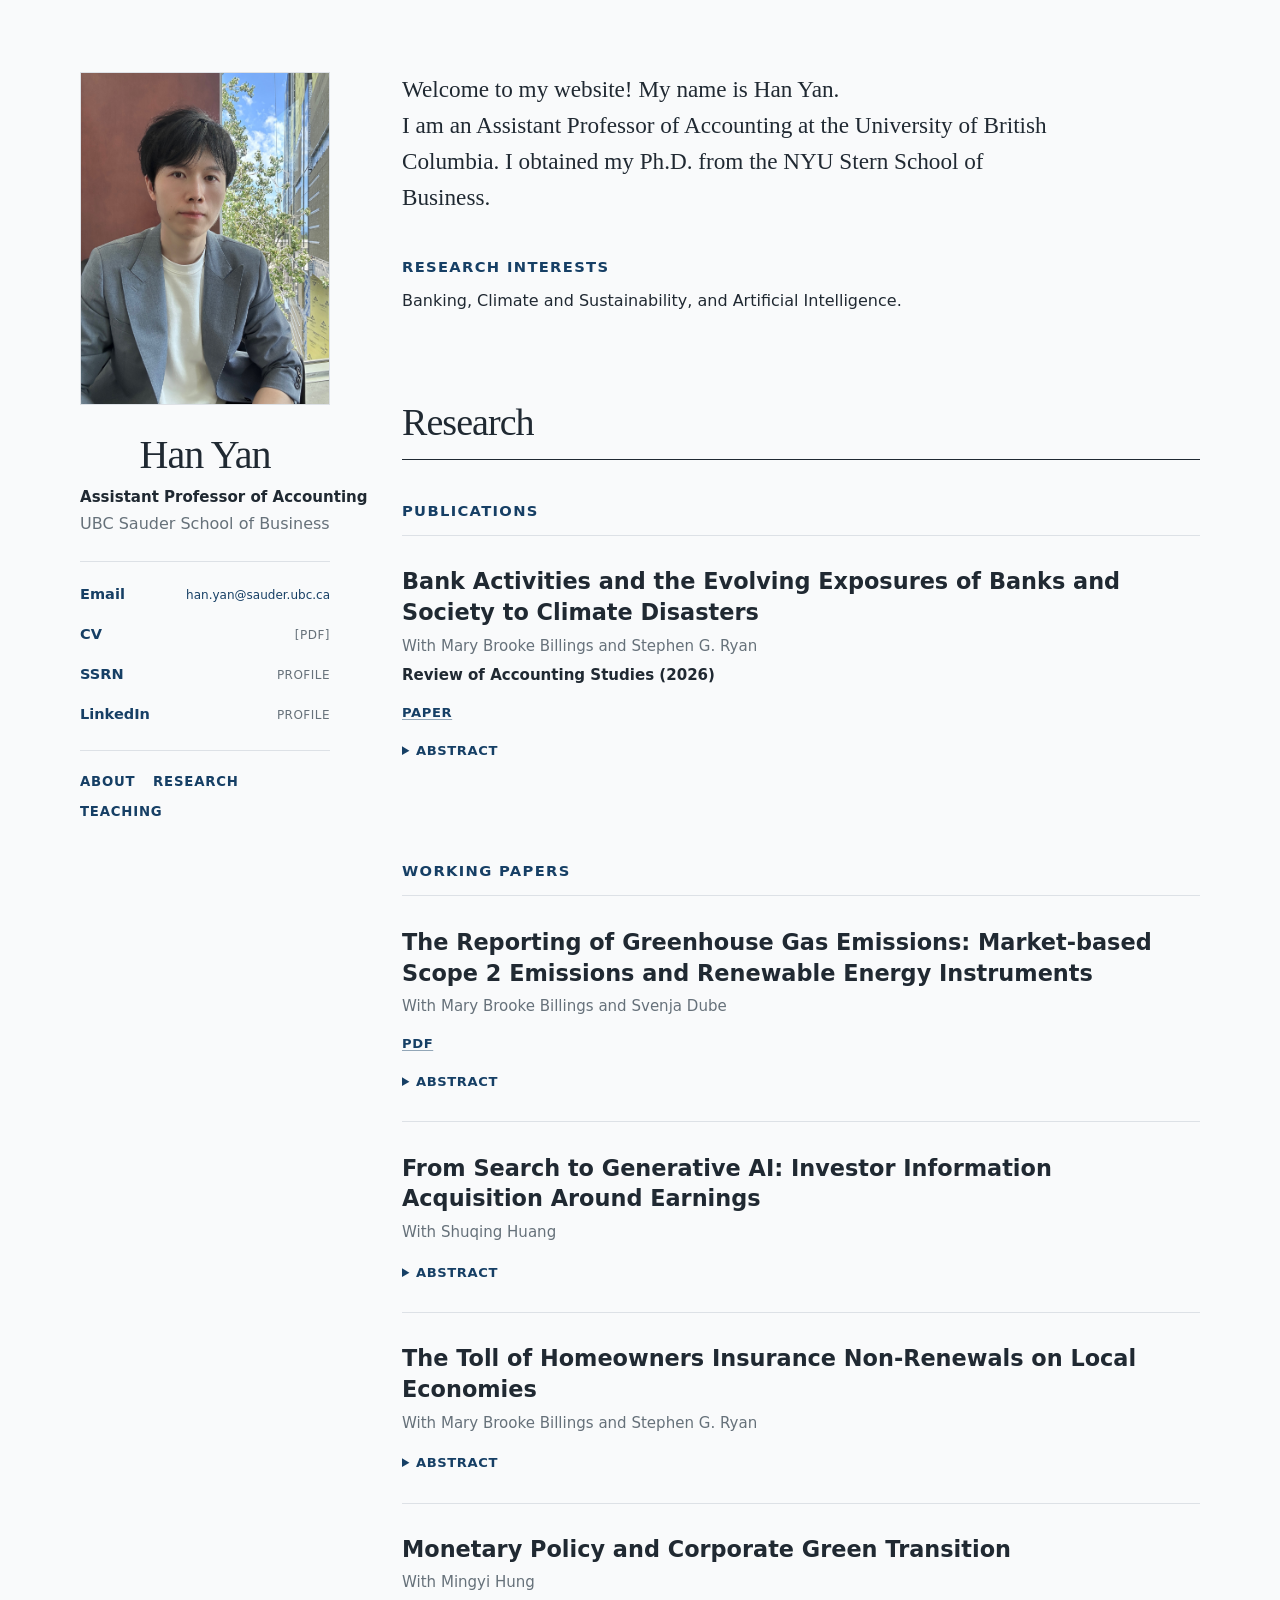
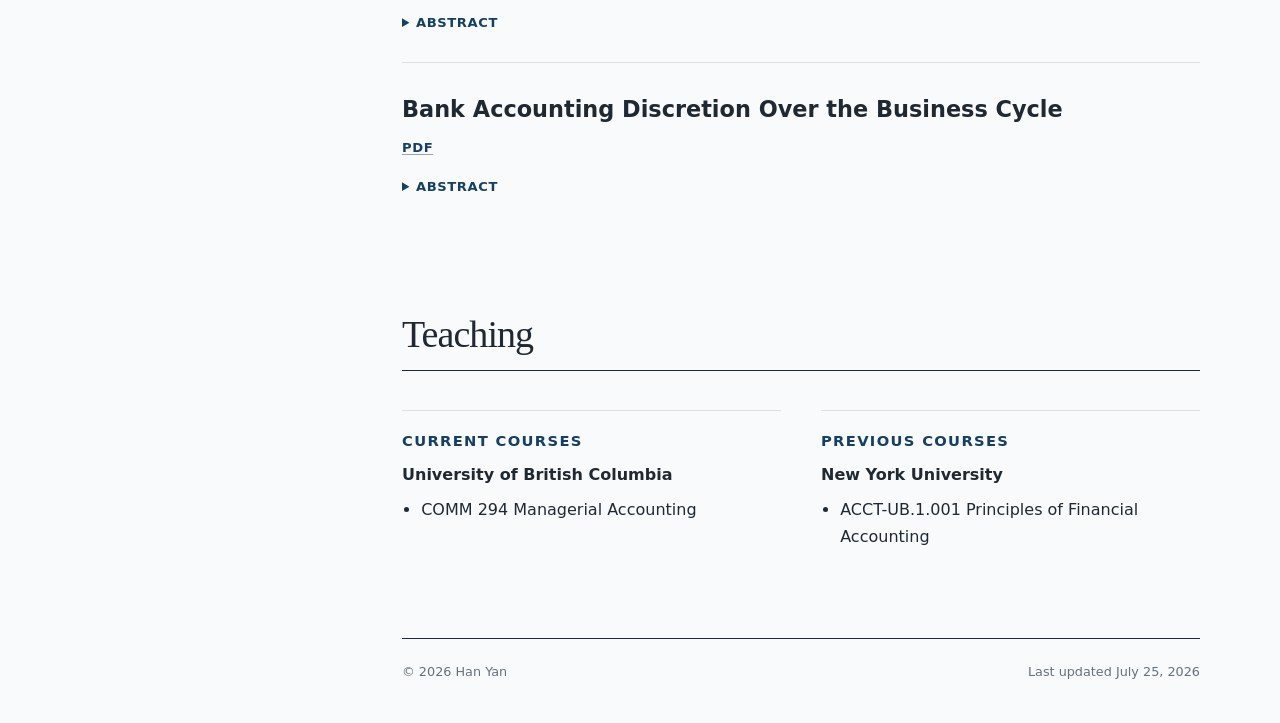
==== index.html @ 96708db9 "Temporarily remove PDF links for insurance and green transition working papers" ====
<!doctype html>
<html lang="en">
  <head>
    <meta charset="utf-8">
    <meta name="description" content="Academic website for Han Yan, Assistant Professor of Accounting at the UBC Sauder School of Business.">
    <meta name="theme-color" content="#ffffff">
    <title>Han Yan | UBC Sauder School of Business</title>
    <!-- EASY MAINTENANCE: Change fonts, colors, widths, and spacing in site-settings.css. -->
    <link rel="stylesheet" href="site-settings.css?v=20260725-8">
    <link rel="stylesheet" href="style.css?v=20260725-8">
  </head>
  <body>
    <a class="skip-link" href="#main-content">Skip to main content</a>

    <div class="site-shell">
      <aside class="profile" aria-labelledby="profile-name">
        <div class="profile-inner">
          <img
            class="profile-photo"
            src="assets/profile.jpg"
            alt="Han Yan"
            width="480"
            height="640"
          >

          <header class="profile-heading">
            <h1 id="profile-name">Han Yan</h1>
            <p class="profile-title">Assistant Professor of Accounting</p>
            <p class="profile-affiliation">UBC Sauder School of Business</p>
          </header>

          <!-- UPDATE: PROFILE LINKS — Replace the URLs below when your profiles change. -->
          <div class="profile-links" aria-label="Profile links">
            <a class="profile-link" href="mailto:han.yan@sauder.ubc.ca">
              <span>Email</span>
              <span class="contact-address">han.yan@sauder.ubc.ca</span>
            </a>
            <a
              class="profile-link"
              href="assets/Han_Yan_CV_Editable.pdf"
              target="_blank"
              rel="noopener noreferrer"
            >
              <span>CV</span>
              <span aria-hidden="true">[PDF]</span>
            </a>
            <a
              class="profile-link"
              href="https://papers.ssrn.com/sol3/cf_dev/AbsByAuth.cfm?per_id=5510582"
              target="_blank"
              rel="noopener noreferrer"
            >
              <span>SSRN</span>
              <span aria-hidden="true">Profile</span>
            </a>
            <a
              class="profile-link"
              href="https://www.linkedin.com/in/yan-han-266a1a36/"
              target="_blank"
              rel="noopener noreferrer"
            >
              <span>LinkedIn</span>
              <span aria-hidden="true">Profile</span>
            </a>
          </div>

          <nav class="section-nav" aria-label="Page sections">
            <a href="#about">About</a>
            <a href="#research">Research</a>
            <a href="#teaching">Teaching</a>
          </nav>
        </div>
      </aside>

      <main id="main-content" tabindex="-1">
        <section id="about" class="content-section intro-section" aria-label="About Han Yan">
          <!-- UPDATE: BIOGRAPHY — Replace this short factual introduction with the approved biography. -->
          <p class="lead">
            Welcome to my website! My name is Han Yan.<br>
            I am an Assistant Professor of Accounting at the University of British
            Columbia. I obtained my Ph.D. from the NYU Stern School of Business.
          </p>

          <div class="interest-block">
            <h3>Research interests</h3>
            <p class="interest-copy">Banking, Climate and Sustainability, and Artificial Intelligence.</p>
          </div>
        </section>

        <section id="research" class="content-section" aria-labelledby="research-heading">
          <div class="section-heading">
            <h2 id="research-heading">Research</h2>
          </div>

          <section class="research-group" aria-labelledby="publications-heading">
            <div class="subsection-heading">
              <h3 id="publications-heading">Publications</h3>
            </div>

            <!-- UPDATE: RESEARCH PAPERS — Replace this message with one .paper entry per publication. -->
            <!-- UPDATE: PUBLICATION STATUS — Enter the journal, year, and current publication status in .paper-status. -->
            <!--
              PAPER TEMPLATE (copy into .paper-list):
              <article class="paper">
                <h4 class="paper-title">Paper title</h4>
                <p class="paper-authors">With coauthor names</p>
                <p class="paper-status">Journal or current status</p>
                <div class="paper-links" aria-label="Resources for Paper title">
                  <a href="URL">Paper</a>
                  <a href="URL">Data</a>
                  <a href="URL">Code</a>
                  <a href="URL">Slides</a>
                </div>
                <details>
                  <summary>Abstract</summary>
                  <p>Approved abstract text.</p>
                </details>
              </article>
            -->
            <div class="paper-list">
              <article class="paper">
                <h4 class="paper-title">Bank Activities and the Evolving Exposures of Banks and Society to Climate Disasters</h4>
                <p class="paper-authors">With Mary Brooke Billings and Stephen G. Ryan</p>
                <p class="paper-status">Review of Accounting Studies (2026)</p>
                <div
                  class="paper-links"
                  aria-label="Resources for Bank Activities and the Evolving Exposures of Banks and Society to Climate Disasters"
                >
                  <a
                    href="https://link.springer.com/article/10.1007/s11142-026-09968-x"
                    target="_blank"
                    rel="noopener noreferrer"
                  >Paper</a>
                </div>
                <details>
                  <summary>Abstract</summary>
                  <p>
                    Research finds that climate disasters have had minimal effects on banks&rsquo; performance to date, and it has devoted limited attention to how banks shape societal exposure to the disasters. This study addresses this puzzle and gap. Examining the share price reactions of banks affected by billion-dollar disasters from 1994&ndash;2024, we find that on average these banks lost market value around the disasters exceeding 10 percent of the estimated damages, with this percentage more than doubling during the sample period. We next show that banks&rsquo; county-level mortgage lending is positively associated with property exposures to disasters and FEMA appropriations when disasters occur. Finally, we show that banks open new branches in counties that experience growth in socially advantaged population, especially counties with high climate risks. Given accelerating climate change, property-casualty insurers backing away from climate-risky counties, and FEMA&rsquo;s uncertain status, our evidence highlights growing climate-related costs for banks and society.
                  </p>
                </details>
              </article>
            </div>
          </section>

          <section class="research-group" aria-labelledby="working-papers-heading">
            <div class="subsection-heading">
              <h3 id="working-papers-heading">Working Papers</h3>
            </div>

            <!-- UPDATE: RESEARCH PAPERS — Use the paper template above for each working paper. Omit .paper-status; working papers don't show a status line. Use a single "PDF" link: point it to the SSRN URL if one exists, otherwise to the local assets/ PDF. -->
            <div class="paper-list">
              <article class="paper">
                <h4 class="paper-title">The Reporting of Greenhouse Gas Emissions: Market-based Scope 2 Emissions and Renewable Energy Instruments</h4>
                <p class="paper-authors">With Mary Brooke Billings and Svenja Dube</p>
                <div
                  class="paper-links"
                  aria-label="Resources for The Reporting of Greenhouse Gas Emissions: Market-based Scope 2 Emissions and Renewable Energy Instruments"
                >
                  <a
                    href="https://papers.ssrn.com/sol3/papers.cfm?abstract_id=6888718"
                    target="_blank"
                    rel="noopener noreferrer"
                  >PDF</a>
                </div>
                <details>
                  <summary>Abstract</summary>
                  <p>
                    We examine whether the current protocol for reporting Scope 2 greenhouse gas emissions motivates firms to direct their decarbonization efforts toward the use of market-based instruments to &ldquo;buy-down&rdquo; their environmental impact as opposed to engaging in real mitigation activities that offer greater credibility and impact in the context of global efforts to decarbonize. To do so, we conduct a difference-in-differences analysis surrounding the release of Scope 2 guidance by the Greenhouse Gas Protocol in 2015, which introduced the dual reporting of both a location-based and a market-based method for calculating emissions. Our findings suggest that the introduction of the market-based approach (which allows the purchase of renewable energy instruments to reduce reported emissions) prompted firms to change the nature of their mitigation efforts. In particular, our evidence indicates that market-based reporting motivated firms to choose cost-efficient means to achieve emissions targets at the expense of changes in real behavior that create additionality&mdash;i.e., the creation of policies or other interventions that result in emissions reductions over and above what would have occurred independently. We further show that this shift is stronger among firms with active (and more ambitious) Scope 2 emissions targets, consistent with targets increasing the demand for reported reductions when near-term physical abatement is costly. Overall, our evidence highlights how emissions reporting protocols can shape firms&rsquo; efforts to achieve emission-reduction goals, with direct implications for ongoing Scope 2 standard-setting debates as well as the mapping of firms&rsquo; contractual claims to their real-world emissions impact.
                  </p>
                </details>
              </article>
              <article class="paper">
                <h4 class="paper-title">From Search to Generative AI: Investor Information Acquisition Around Earnings</h4>
                <p class="paper-authors">With Shuqing Huang</p>
                <details>
                  <summary>Abstract</summary>
                  <p>
                    Generative AI (GenAI) platforms are increasingly used to interpret public financial disclosures, potentially reshaping investor information acquisition. Using daily web-traffic data for leading GenAI platforms and major search engines, we document a pronounced reallocation of investor attention toward GenAI on earnings-announcement days, while traditional search traffic shows no comparable response. This shift is stronger when announcing firms are more complex, earnings surprises are larger, and retail participation is higher. GenAI platforms also generate disproportionately more referral traffic to free financial websites during earnings periods, consistent with investors using GenAI as a gateway for financial information. At the firm level, greater GenAI activity during earnings periods is associated with lower illiquidity and narrower bid-ask spreads, concentrated among high-retail-attention firms. These effects are specific to earnings announcements and attenuate after Google integrates synthesis into its search interface. Overall, the evidence suggests GenAI is broadening access to interpreted financial information around earnings disclosures.
                  </p>
                </details>
              </article>
              <article class="paper">
                <h4 class="paper-title">The Toll of Homeowners Insurance Non-Renewals on Local Economies</h4>
                <p class="paper-authors">With Mary Brooke Billings and Stephen G. Ryan</p>
                <details>
                  <summary>Abstract</summary>
                  <p>
                    Research shows that homeowners insurance premium increases (home foreclosures) adversely affect household finances (local economic variables). Motivated by the increasing difficulty of obtaining homeowners insurance in climate-risky areas, we examine effects of insurer-initiated non-renewals of homeowners insurance policies using county-year non-renewals during 2018&ndash;2023 from the U.S. Senate Budget Committee. We expect non-renewals have more economically and socially adverse effects than premium increases because non-renewals suggest insurers cannot adequately evaluate, manage, or price risks, and because mortgage contracts require hazard insurance on the mortgaged property. We first show that non-renewals are positively associated with three-year average climate-disaster damages in that county and in other counties in the state, with these associations concentrated in states served by financially weaker insurers, that require pre-approval of insurance rates, and that experience more uncertain climate-disaster losses, as well as in counties with more socially vulnerable populations. We then estimate the effects of non-renewals on foreclosures and local economic variables using a shift-share-style instrument for non-renewals and find that instrumented non-renewals are significantly positively associated with foreclosure rates, with this association concentrated in states with fewer insurers, no insurer of last resort, and non-judicial foreclosure, as well as in counties with more socially vulnerable populations. We further find that instrumented non-renewals are associated with reduced housing values (especially for low-value properties), retail sales, and homeownership rates, with most of these effects being larger in high-foreclosure counties. Our findings suggest preserving housing insurability given climate change is a central challenge for policymakers.
                  </p>
                </details>
              </article>
              <article class="paper">
                <h4 class="paper-title">Monetary Policy and Corporate Green Transition</h4>
                <p class="paper-authors">With Mingyi Hung</p>
                <details>
                  <summary>Abstract</summary>
                  <p>
                    This study investigates the impact of monetary policy on firms&rsquo; green transition, as reflected in their carbon emissions and the elasticity of emissions to sales. We find that firms&rsquo; carbon emissions increase following monetary policy tightening, suggesting that the reduction in green investment outweighs the decline in production. Moreover, consistent with the view that green investments are more interest rate-sensitive than brown investments, we also find that the elasticity of emissions to sales rises after monetary tightening. Corroborating these results, we show that firms reduce decarbonization projects, especially those with longer payback periods, resulting in a lower ratio of decarbonization investment to total investment. Cross-sectional analysis reveals that management control and stakeholder pressure, rather than financial constraints, largely explain the variations in the transmission of monetary policy. Overall, we contribute to the literature by documenting the disaggregate effect of monetary policy on corporate emissions and highlighting the heterogeneous responses across firms.
                  </p>
                </details>
              </article>
              <article class="paper">
                <h4 class="paper-title">Bank Accounting Discretion Over the Business Cycle</h4>
                <div
                  class="paper-links"
                  aria-label="Resources for Bank Accounting Discretion Over the Business Cycle"
                >
                  <a
                    href="https://papers.ssrn.com/sol3/papers.cfm?abstract_id=5011041"
                    target="_blank"
                    rel="noopener noreferrer"
                  >PDF</a>
                </div>
                <details>
                  <summary>Abstract</summary>
                  <p>
                    This paper documents cross-sectional variation in how banks exercise accounting discretion over the business cycle, and it examines the effects of this behavior on banks&rsquo; financial intermediation activities and financial stability. I show that while banks with substantial core deposit bases manage loan loss provisions to smooth earnings over the business cycle, consistent with prior literature, banks with limited core deposits exhibit the opposite behavior. Specifically, they understate provisions during economic upturns and thus overstate them during downturns. This pattern is driven by risk-taking incentives: banks with fewer core deposits reduce provisions in good times to attract wholesale funding, thereby increasing their lending capacity. Additionally, I find that this loan growth enhances these banks&rsquo; ability to delay provisions, which in turn facilitates more wholesale funding and lending. This feedback mechanism interacts with the risk-taking channel, functioning as an &ldquo;accounting accelerator.&rdquo; However, because wholesale funding is information sensitive and loan loss provisions cannot be delayed through bad times, the accounting-driven credit expansion in good times also exacerbates the severity of economic downturns, amplifying business cycle fluctuations and threatening financial stability.
                  </p>
                </details>
              </article>
            </div>
          </section>
        </section>

        <section id="teaching" class="content-section" aria-labelledby="teaching-heading">
          <div class="section-heading">
            <h2 id="teaching-heading">Teaching</h2>
          </div>

          <!-- UPDATE: TEACHING — Replace the messages below with approved current and previous course lists. -->
          <div class="teaching-grid">
            <section aria-labelledby="current-courses-heading">
              <h3 id="current-courses-heading">Current courses</h3>
              <div class="teaching-entry">
                <p class="teaching-institution">University of British Columbia</p>
                <ul class="course-list">
                  <li>COMM 294 Managerial Accounting</li>
                </ul>
              </div>
            </section>
            <section aria-labelledby="previous-courses-heading">
              <h3 id="previous-courses-heading">Previous courses</h3>
              <div class="teaching-entry">
                <p class="teaching-institution">New York University</p>
                <ul class="course-list">
                  <li>ACCT-UB.1.001 Principles of Financial Accounting</li>
                </ul>
              </div>
            </section>
          </div>
        </section>

        <footer class="site-footer">
          <p>&copy; 2026 Han Yan</p>
          <!-- UPDATE: LAST-UPDATED DATE — Change both the visible date and the datetime value. -->
          <p>Last updated <time datetime="2026-07-25">July 25, 2026</time></p>
        </footer>
      </main>
    </div>
  </body>
</html>
---- site-settings.css ----
/*
  EASY-EDIT SETTINGS
  Change values in this file to adjust the desktop website.
  The structural rules stay in style.css and normally do not need editing.
*/

:root {
  /* Colors */
  --background: #f9fafb;
  --surface: #f9fafb;
  --text: #202932;
  --muted: #66717a;
  --accent: #163f65;
  --accent-soft: #dbe5ed;
  --rule: #dde1e6;

  /* Fonts */
  --sans-font: Inter, ui-sans-serif, system-ui, -apple-system, BlinkMacSystemFont,
    "Segoe UI", sans-serif;
  --serif-font: Georgia, "Times New Roman", serif;
  --body-font-size: 16px;
  --body-line-height: 1.7;
  --profile-name-size: 2.5rem;
  --profile-name-alignment: center;
  --profile-title-size: 0.94rem;
  --section-heading-size: 2.375rem;
  --lead-text-size: 1.45rem;
  --paper-title-size: 1.4rem;
  --label-heading-size: 0.92rem;

  /* Desktop layout */
  --minimum-page-width: 980px;
  --page-width: 1120px;
  --profile-column-width: 250px;
  --column-gap: 4.5rem;
  --page-padding-top: 4.5rem;
  --page-padding-bottom: 2.5rem;
  --section-spacing: 5.5rem;
  --sticky-profile-top: 2.5rem;

  /* Profile photograph */
  --photo-ratio: 3 / 4;
  --photo-position: center;
}
---- style.css ----
*,
*::before,
*::after {
  box-sizing: border-box;
}

html {
  background-color: var(--background);
  color-scheme: light;
  scroll-behavior: auto;
  scroll-padding-top: 2rem;
}

body {
  min-width: var(--minimum-page-width);
  margin: 0;
  background-color: var(--background);
  color: var(--text);
  font-family: var(--sans-font);
  font-size: var(--body-font-size);
  line-height: var(--body-line-height);
  overflow-wrap: break-word;
}

a {
  color: var(--accent);
  text-decoration-color: color-mix(in srgb, var(--accent) 45%, transparent);
  text-decoration-thickness: 0.08em;
  text-underline-offset: 0.18em;
}

a:hover {
  text-decoration-color: currentColor;
}

a:focus-visible,
summary:focus-visible {
  border-radius: 0.15rem;
  outline: 3px solid var(--accent-soft);
  outline-offset: 3px;
}

.skip-link {
  position: fixed;
  top: 0.75rem;
  left: 0.75rem;
  z-index: 20;
  padding: 0.6rem 0.85rem;
  background: var(--surface);
  border: 1px solid var(--accent);
  transform: translateY(-200%);
}

.skip-link:focus {
  transform: translateY(0);
}

.site-shell {
  display: grid;
  grid-template-columns: var(--profile-column-width) minmax(0, 1fr);
  gap: var(--column-gap);
  width: min(calc(100% - 3rem), var(--page-width));
  margin: 0 auto;
  padding: var(--page-padding-top) 0 var(--page-padding-bottom);
}

.site-shell,
.profile,
.profile-inner,
main,
.content-section,
footer {
  background-color: var(--background);
}

.profile,
main {
  min-width: 0;
}

.profile-inner {
  position: sticky;
  top: var(--sticky-profile-top);
}

.profile-photo {
  display: block;
  width: 100%;
  height: auto;
  aspect-ratio: var(--photo-ratio);
  object-fit: cover;
  object-position: var(--photo-position);
  background: #e7e7e1;
  border: 1px solid var(--rule);
}

.profile-heading {
  padding: 1.5rem 0 1.35rem;
  border-bottom: 1px solid var(--rule);
}

h1,
h2,
h3,
h4,
p {
  margin-top: 0;
}

h1,
h2 {
  font-family: var(--serif-font);
  font-weight: 500;
  letter-spacing: -0.025em;
}

h1 {
  margin: 0.2rem 0 0.55rem;
  font-size: var(--profile-name-size);
  line-height: 1.12;
  text-align: var(--profile-name-alignment);
}

.profile-title,
.profile-affiliation {
  margin-bottom: 0.2rem;
  line-height: 1.5;
}

.profile-title {
  font-size: var(--profile-title-size);
  font-weight: 650;
  white-space: nowrap;
}

.profile-affiliation {
  color: var(--muted);
}

.profile-links {
  padding: 0.9rem 0;
  border-bottom: 1px solid var(--rule);
}

.profile-link {
  display: flex;
  align-items: baseline;
  justify-content: space-between;
  gap: 1rem;
  min-height: 2.5rem;
  padding: 0.4rem 0;
  font-size: 0.91rem;
  font-weight: 650;
  text-decoration: none;
}

.profile-link span:last-child {
  color: var(--muted);
  font-size: 0.75rem;
  font-weight: 500;
  letter-spacing: 0.04em;
  text-align: right;
  text-transform: uppercase;
}

.profile-link span.contact-address {
  color: var(--accent);
  letter-spacing: 0;
  text-transform: none;
  white-space: nowrap;
}

.pending-link {
  color: var(--text);
}

.section-nav {
  display: flex;
  flex-wrap: wrap;
  gap: 0.5rem 1.1rem;
  padding-top: 1.2rem;
}

.section-nav a {
  font-size: 0.83rem;
  font-weight: 700;
  letter-spacing: 0.06em;
  text-decoration: none;
  text-transform: uppercase;
}

.content-section {
  padding: 0 0 var(--section-spacing);
}

.section-heading {
  padding-bottom: 0.9rem;
  border-bottom: 1px solid var(--text);
}

.section-heading h2 {
  margin: 0;
  font-size: var(--section-heading-size);
  line-height: 1.1;
}

.lead {
  max-width: 42rem;
  margin: 2.5rem 0 2rem;
  font-family: var(--serif-font);
  font-size: var(--lead-text-size);
  line-height: 1.55;
}

.intro-section .lead {
  margin-top: 0;
}

.interest-block,
.research-group,
.teaching-grid {
  margin-top: 2.4rem;
}

.interest-block h3,
.subsection-heading h3,
.teaching-grid h3 {
  margin-bottom: 0.5rem;
  color: var(--accent);
  font-size: var(--label-heading-size);
  font-weight: 750;
  letter-spacing: 0.09em;
  text-transform: uppercase;
}

.placeholder-copy,
.empty-state {
  color: var(--muted);
  font-style: italic;
}

.interest-copy {
  margin-bottom: 0;
}

.research-group + .research-group {
  margin-top: 4.25rem;
}

.subsection-heading {
  display: flex;
  align-items: baseline;
  justify-content: space-between;
  gap: 1.5rem;
  padding-bottom: 0.75rem;
}

.subsection-heading h3,
.subsection-heading p {
  margin-bottom: 0;
}

.subsection-heading p {
  color: var(--muted);
  font-size: 0.82rem;
}

.paper-list {
  border-top: 1px solid var(--rule);
}

.empty-state {
  margin: 0;
  padding: 1.3rem 0;
  border-bottom: 1px solid var(--rule);
}

.paper {
  padding: 1.9rem 0 1.75rem;
  border-bottom: 1px solid var(--rule);
}

.paper:last-child {
  border-bottom: none;
}

.paper-title {
  margin-bottom: 0.35rem;
  font-family: var(--sans-font);
  font-size: var(--paper-title-size);
  font-weight: 650;
  line-height: 1.38;
}

.paper-authors,
.paper-status {
  margin-bottom: 0.25rem;
  color: var(--muted);
  font-size: 0.94rem;
}

.paper-status {
  color: var(--text);
  font-weight: 650;
}

.paper-links {
  display: flex;
  flex-wrap: wrap;
  gap: 0.55rem 1rem;
  margin-top: 0.8rem;
}

.paper-links a,
details summary {
  font-size: 0.82rem;
  font-weight: 700;
  letter-spacing: 0.045em;
  text-transform: uppercase;
}

details {
  margin-top: 1rem;
}

details summary {
  width: fit-content;
  color: var(--accent);
  cursor: pointer;
}

details p {
  max-width: 46rem;
  margin: 0.9rem 0 0;
  padding-left: 1rem;
  border-left: 2px solid var(--accent-soft);
  color: var(--muted);
}

.teaching-grid {
  display: grid;
  grid-template-columns: repeat(2, minmax(0, 1fr));
  gap: 2.5rem;
}

.teaching-grid section {
  padding-top: 1.1rem;
  border-top: 1px solid var(--rule);
}

.teaching-institution {
  margin-bottom: 0.45rem;
  font-weight: 650;
}

.teaching-entry + .teaching-entry {
  margin-top: 1.1rem;
}

.course-list {
  margin: 0;
  padding-left: 1.2rem;
}

.site-footer {
  display: flex;
  justify-content: space-between;
  gap: 1.5rem;
  padding-top: 1.4rem;
  border-top: 1px solid var(--text);
  color: var(--muted);
  font-size: 0.8rem;
}

.site-footer p {
  margin-bottom: 0;
}
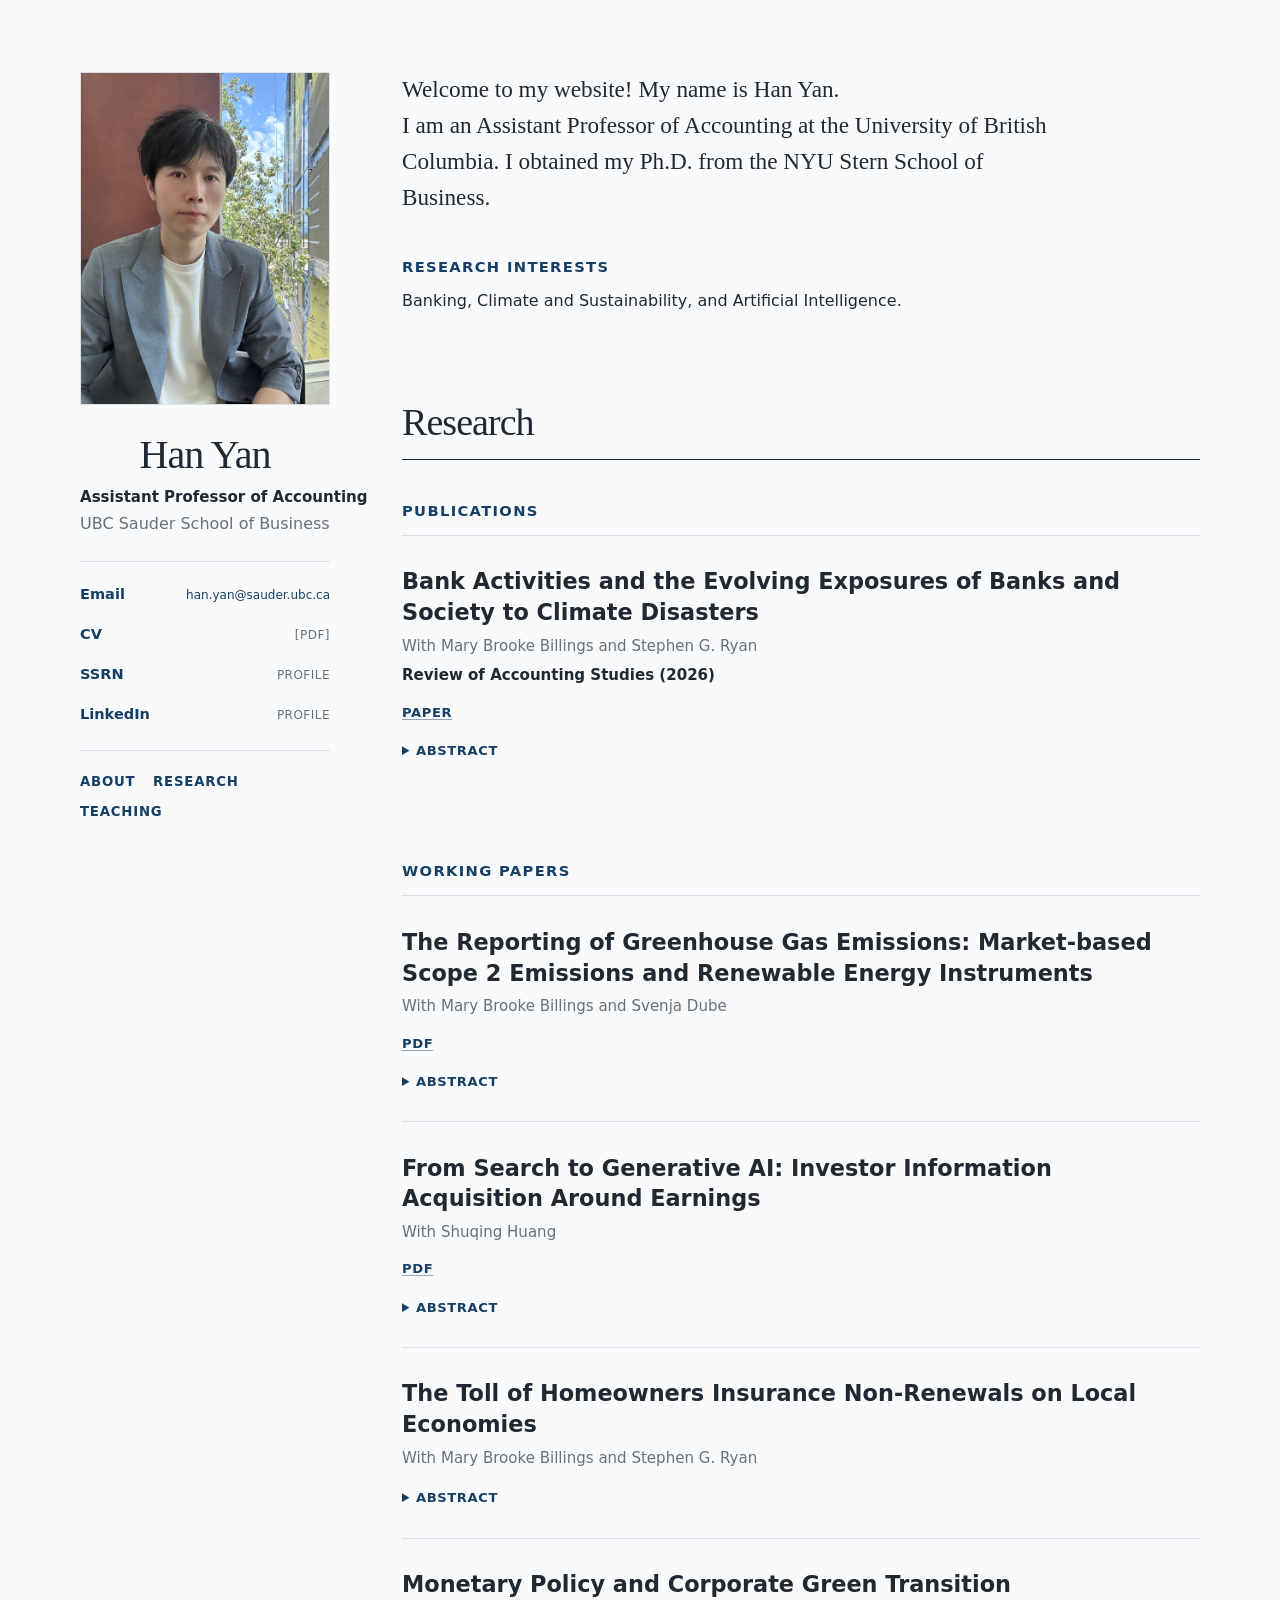
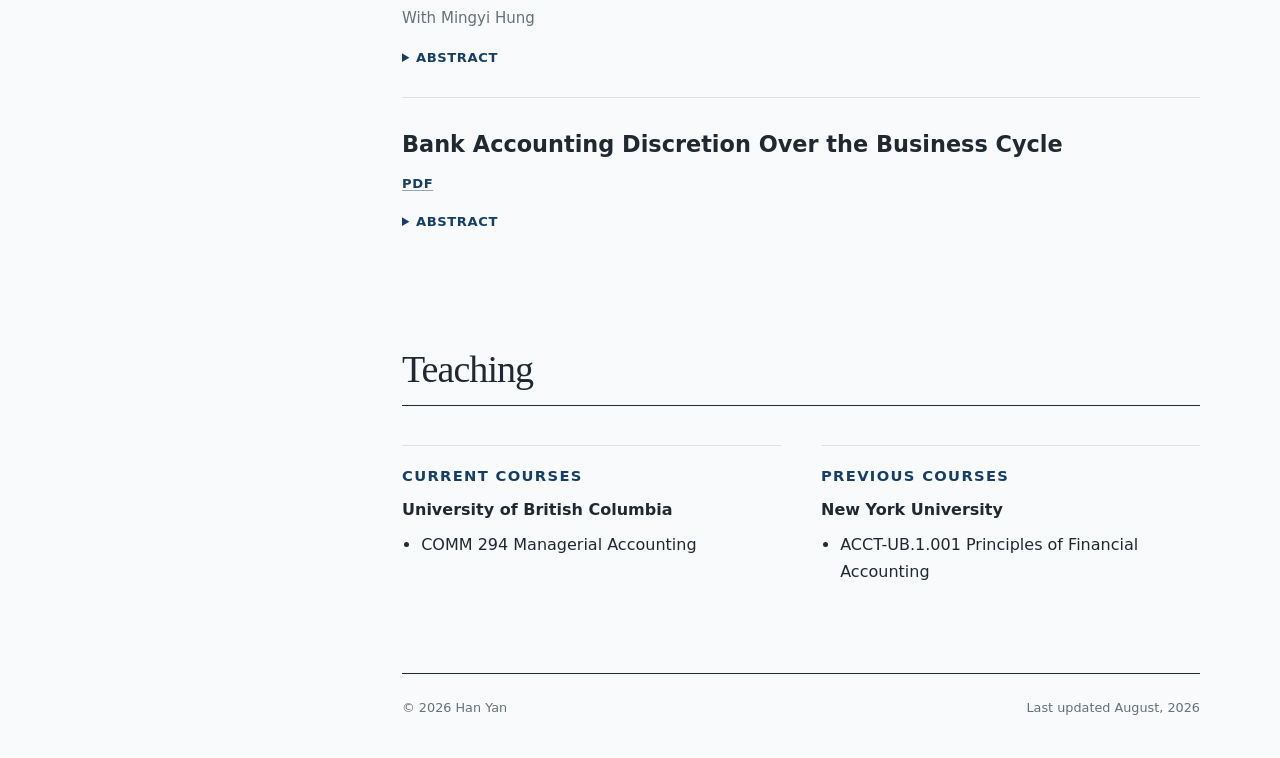
==== commit 0a53b670: "Remove insurance paper PDF; restore SSRN link for GenAI paper; show month/year only in footer" ====
--- a/index.html
+++ b/index.html
@@ -172,6 +172,16 @@
               <article class="paper">
                 <h4 class="paper-title">From Search to Generative AI: Investor Information Acquisition Around Earnings</h4>
                 <p class="paper-authors">With Shuqing Huang</p>
+                <div
+                  class="paper-links"
+                  aria-label="Resources for From Search to Generative AI: Investor Information Acquisition Around Earnings"
+                >
+                  <a
+                    href="https://papers.ssrn.com/sol3/papers.cfm?abstract_id=7221562"
+                    target="_blank"
+                    rel="noopener noreferrer"
+                  >PDF</a>
+                </div>
                 <details>
                   <summary>Abstract</summary>
                   <p>
@@ -253,7 +263,7 @@
         <footer class="site-footer">
           <p>&copy; 2026 Han Yan</p>
           <!-- UPDATE: LAST-UPDATED DATE — Change both the visible date and the datetime value. -->
-          <p>Last updated <time datetime="2026-07-25">July 25, 2026</time></p>
+          <p>Last updated <time datetime="2026-08">August, 2026</time></p>
         </footer>
       </main>
     </div>
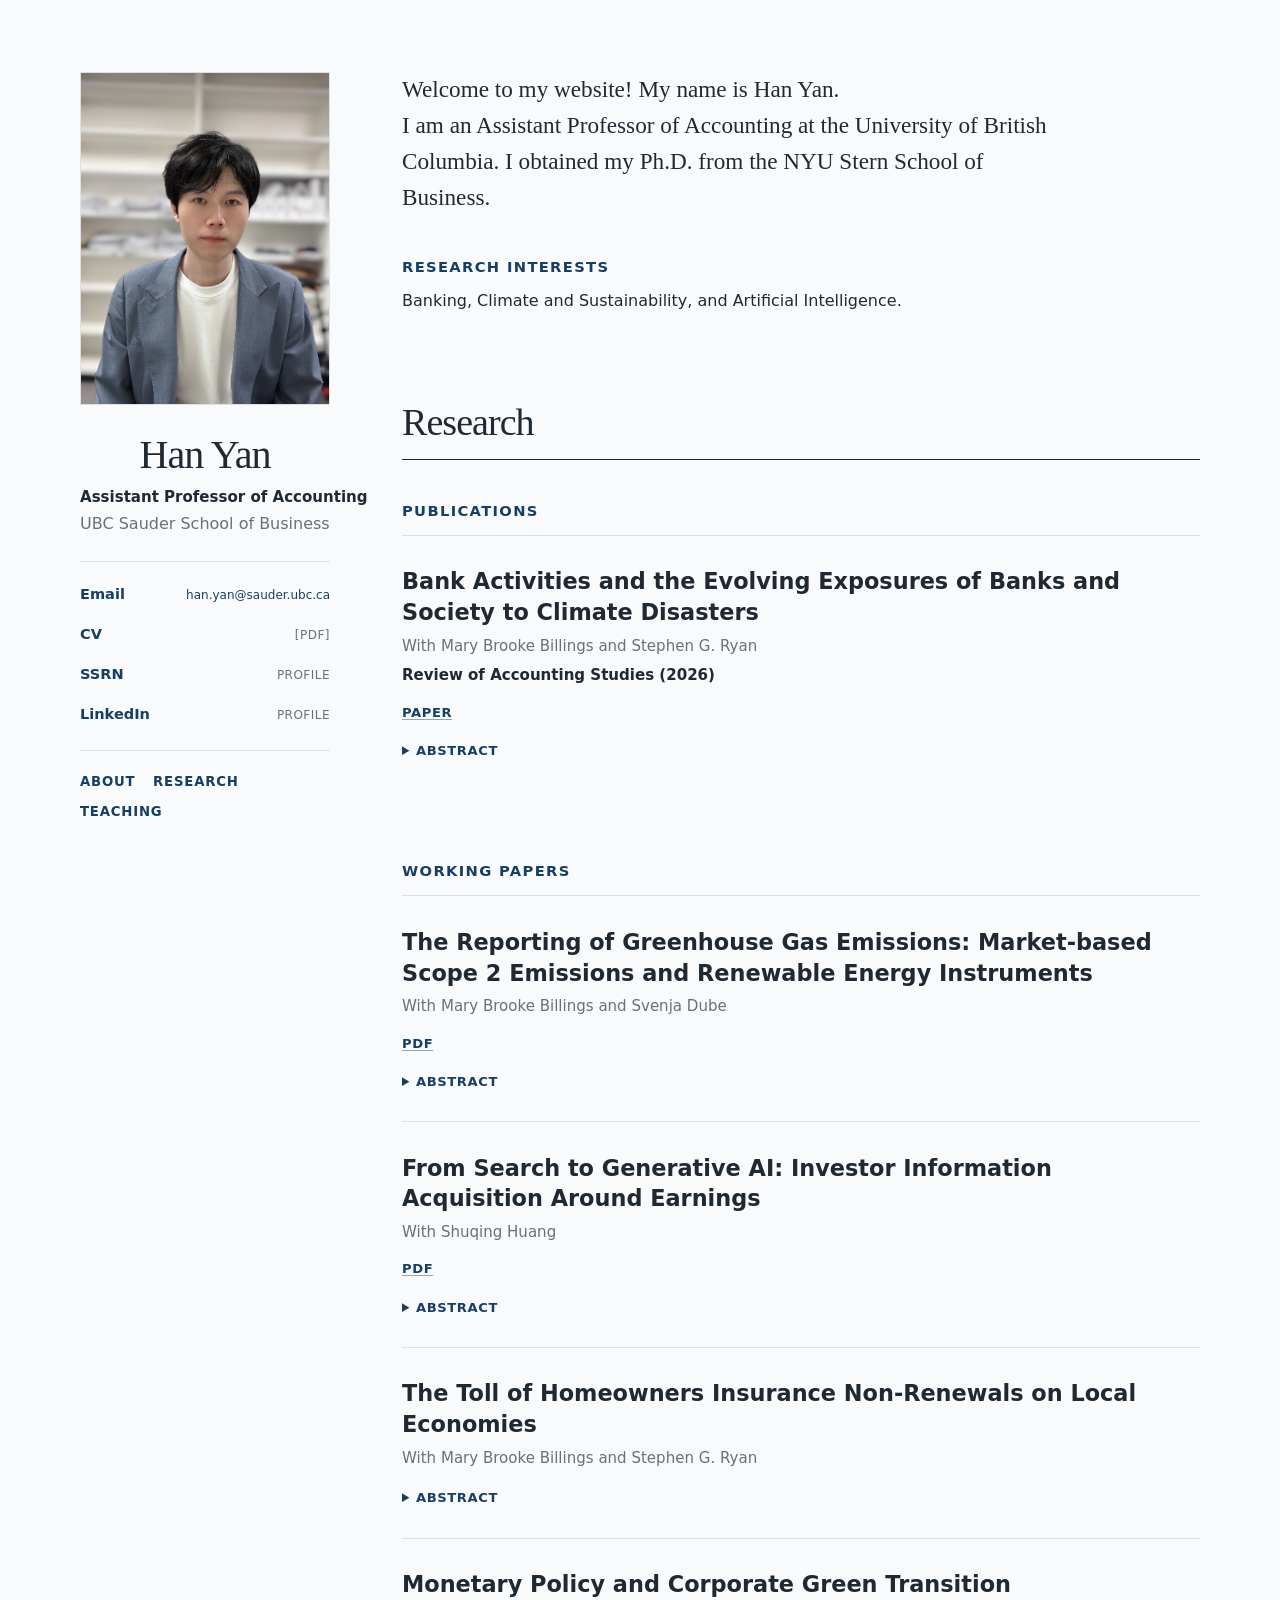
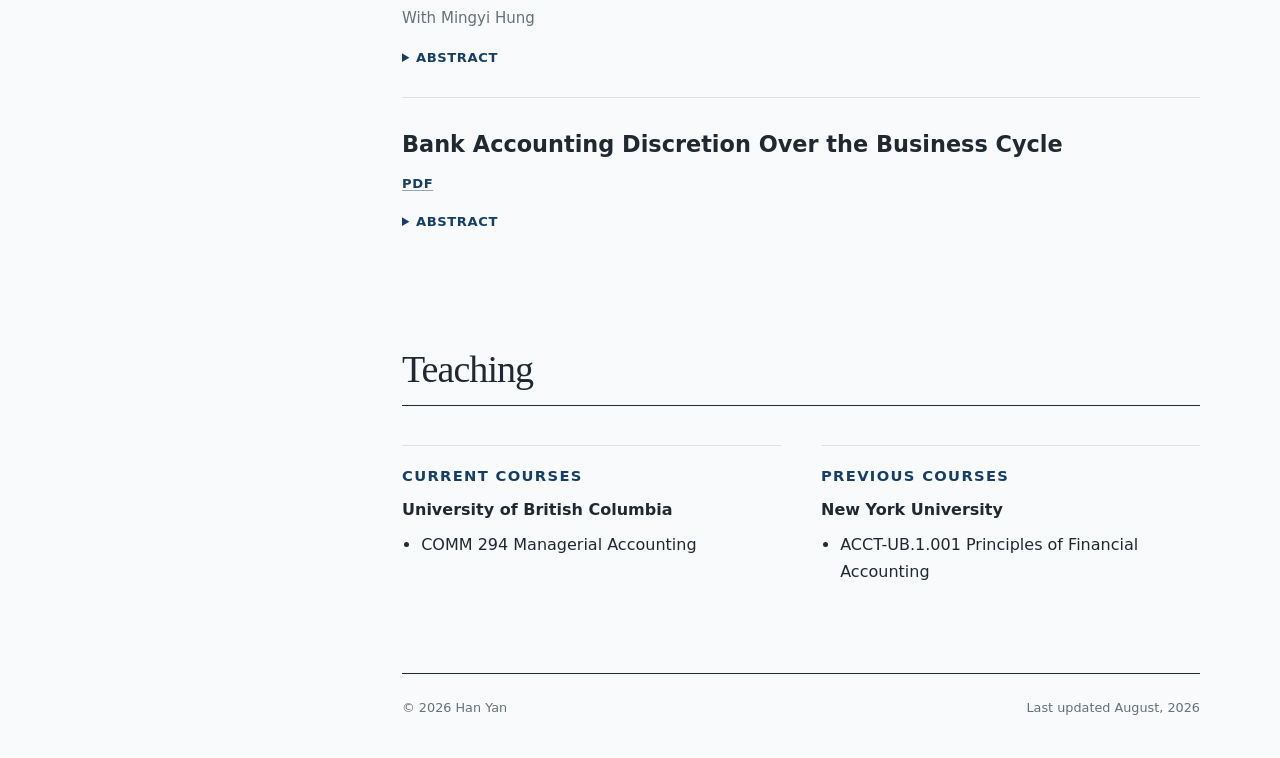
==== commit bfaa30e5: "Add cache-busting query to profile photo so browsers always fetch the latest version" ====
--- a/index.html
+++ b/index.html
@@ -17,7 +17,7 @@
         <div class="profile-inner">
           <img
             class="profile-photo"
-            src="assets/profile.jpg"
+            src="assets/profile.jpg?v=20260809-1"
             alt="Han Yan"
             width="480"
             height="640"
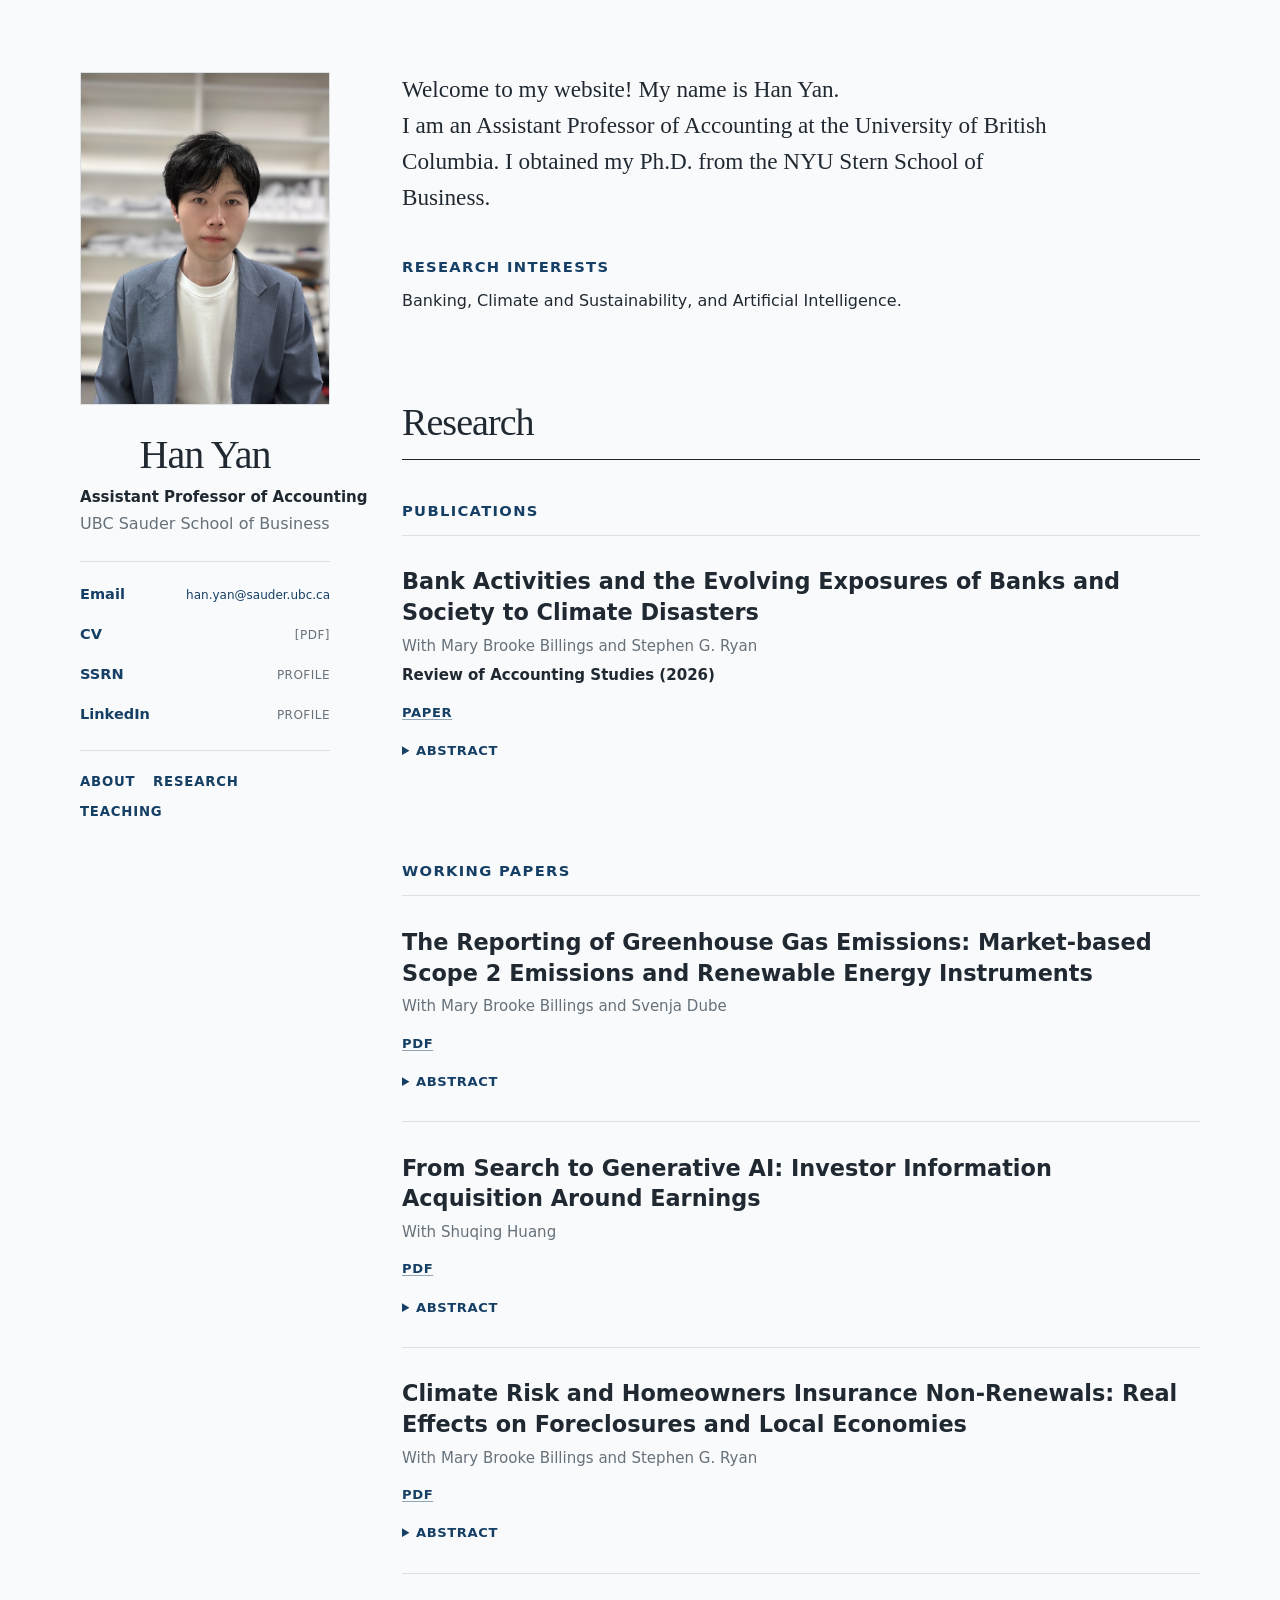
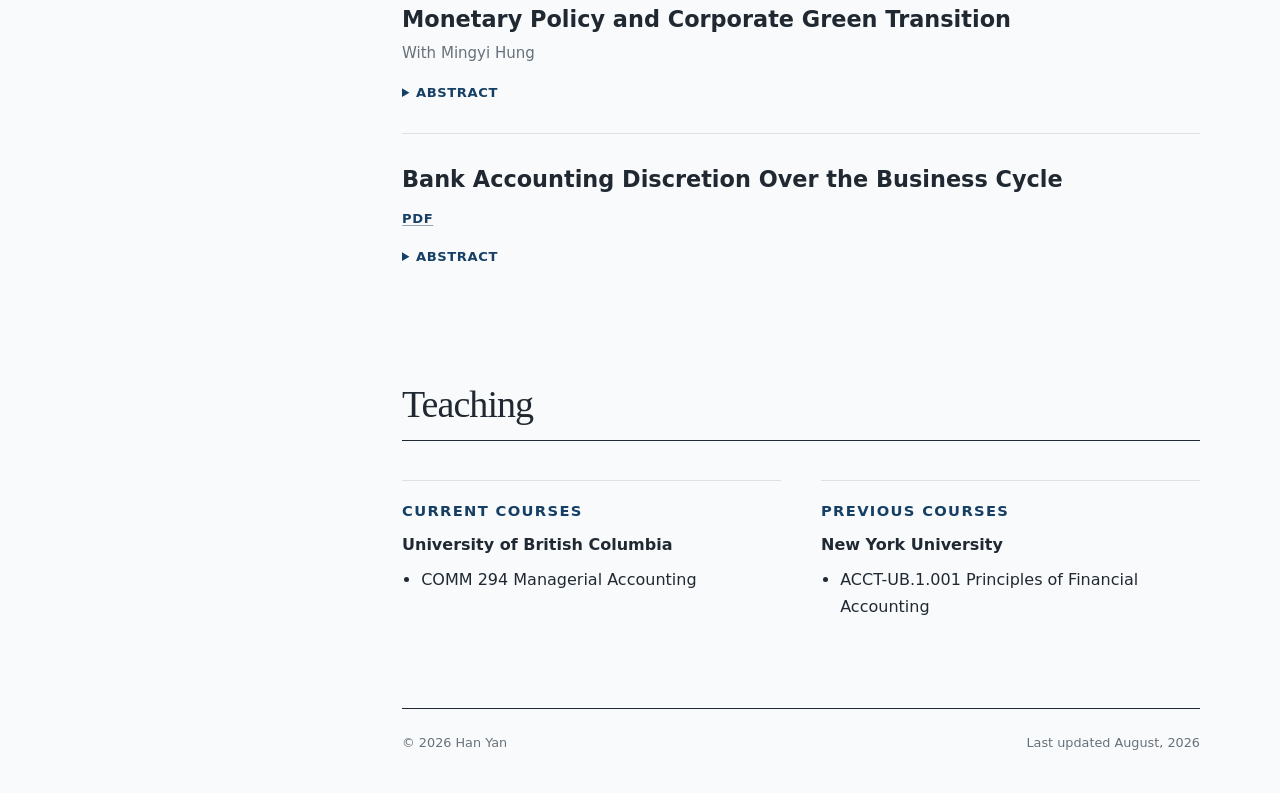
==== commit 3f5bc636: "Update insurance paper to new title, abstract, and SSRN link" ====
--- a/index.html
+++ b/index.html
@@ -190,12 +190,22 @@
                 </details>
               </article>
               <article class="paper">
-                <h4 class="paper-title">The Toll of Homeowners Insurance Non-Renewals on Local Economies</h4>
+                <h4 class="paper-title">Climate Risk and Homeowners Insurance Non-Renewals: Real Effects on Foreclosures and Local Economies</h4>
                 <p class="paper-authors">With Mary Brooke Billings and Stephen G. Ryan</p>
-                <details>
-                  <summary>Abstract</summary>
-                  <p>
-                    Research shows that homeowners insurance premium increases (home foreclosures) adversely affect household finances (local economic variables). Motivated by the increasing difficulty of obtaining homeowners insurance in climate-risky areas, we examine effects of insurer-initiated non-renewals of homeowners insurance policies using county-year non-renewals during 2018&ndash;2023 from the U.S. Senate Budget Committee. We expect non-renewals have more economically and socially adverse effects than premium increases because non-renewals suggest insurers cannot adequately evaluate, manage, or price risks, and because mortgage contracts require hazard insurance on the mortgaged property. We first show that non-renewals are positively associated with three-year average climate-disaster damages in that county and in other counties in the state, with these associations concentrated in states served by financially weaker insurers, that require pre-approval of insurance rates, and that experience more uncertain climate-disaster losses, as well as in counties with more socially vulnerable populations. We then estimate the effects of non-renewals on foreclosures and local economic variables using a shift-share-style instrument for non-renewals and find that instrumented non-renewals are significantly positively associated with foreclosure rates, with this association concentrated in states with fewer insurers, no insurer of last resort, and non-judicial foreclosure, as well as in counties with more socially vulnerable populations. We further find that instrumented non-renewals are associated with reduced housing values (especially for low-value properties), retail sales, and homeownership rates, with most of these effects being larger in high-foreclosure counties. Our findings suggest preserving housing insurability given climate change is a central challenge for policymakers.
+                <div
+                  class="paper-links"
+                  aria-label="Resources for Climate Risk and Homeowners Insurance Non-Renewals: Real Effects on Foreclosures and Local Economies"
+                >
+                  <a
+                    href="https://papers.ssrn.com/sol3/papers.cfm?abstract_id=7273638"
+                    target="_blank"
+                    rel="noopener noreferrer"
+                  >PDF</a>
+                </div>
+                <details>
+                  <summary>Abstract</summary>
+                  <p>
+                    Research shows that increased homeowners insurance premiums strain household finances and that home foreclosures depress local economic activity. Motivated by the growing uninsurability of homes in climate-risky areas, we examine effects of insurer-initiated nonrenewals of homeowners insurance policies using county-year non-renewals during 2018-2023 from the U.S. Senate Budget Committee. We expect that non-renewals have more economically and socially adverse effects than premium increases because non-renewals suggest insurers cannot adequately evaluate, manage, or price risks, and because mortgage contracts require hazard insurance on the mortgaged property. We first show that non-renewals are positively associated with three-year average climate-disaster damages in that county and in other counties in the state, with these associations concentrated in states that are served by financially weaker insurers, that require pre-approval of insurance rates, and that experience more uncertain climate-disaster losses. We then estimate the effects of non-renewals on foreclosures and local economic variables using a shift-share-style instrument for non-renewals and find that instrumented non-renewals are significantly positively associated with foreclosure rates, with this association concentrated in states with fewer insurers, no insurer of last resort, and non-judicial foreclosure. We further find that these effects of non-renewals are concentrated in counties with more socially vulnerable populations. Lastly, we find that instrumented non-renewals are associated with reduced housing values (especially for low-value properties), retail sales, and homeownership rates, with most of these effects being larger in high-foreclosure counties. Our findings suggest that preserving housing insurability given accelerating climate change is a central challenge for policymakers.
                   </p>
                 </details>
               </article>
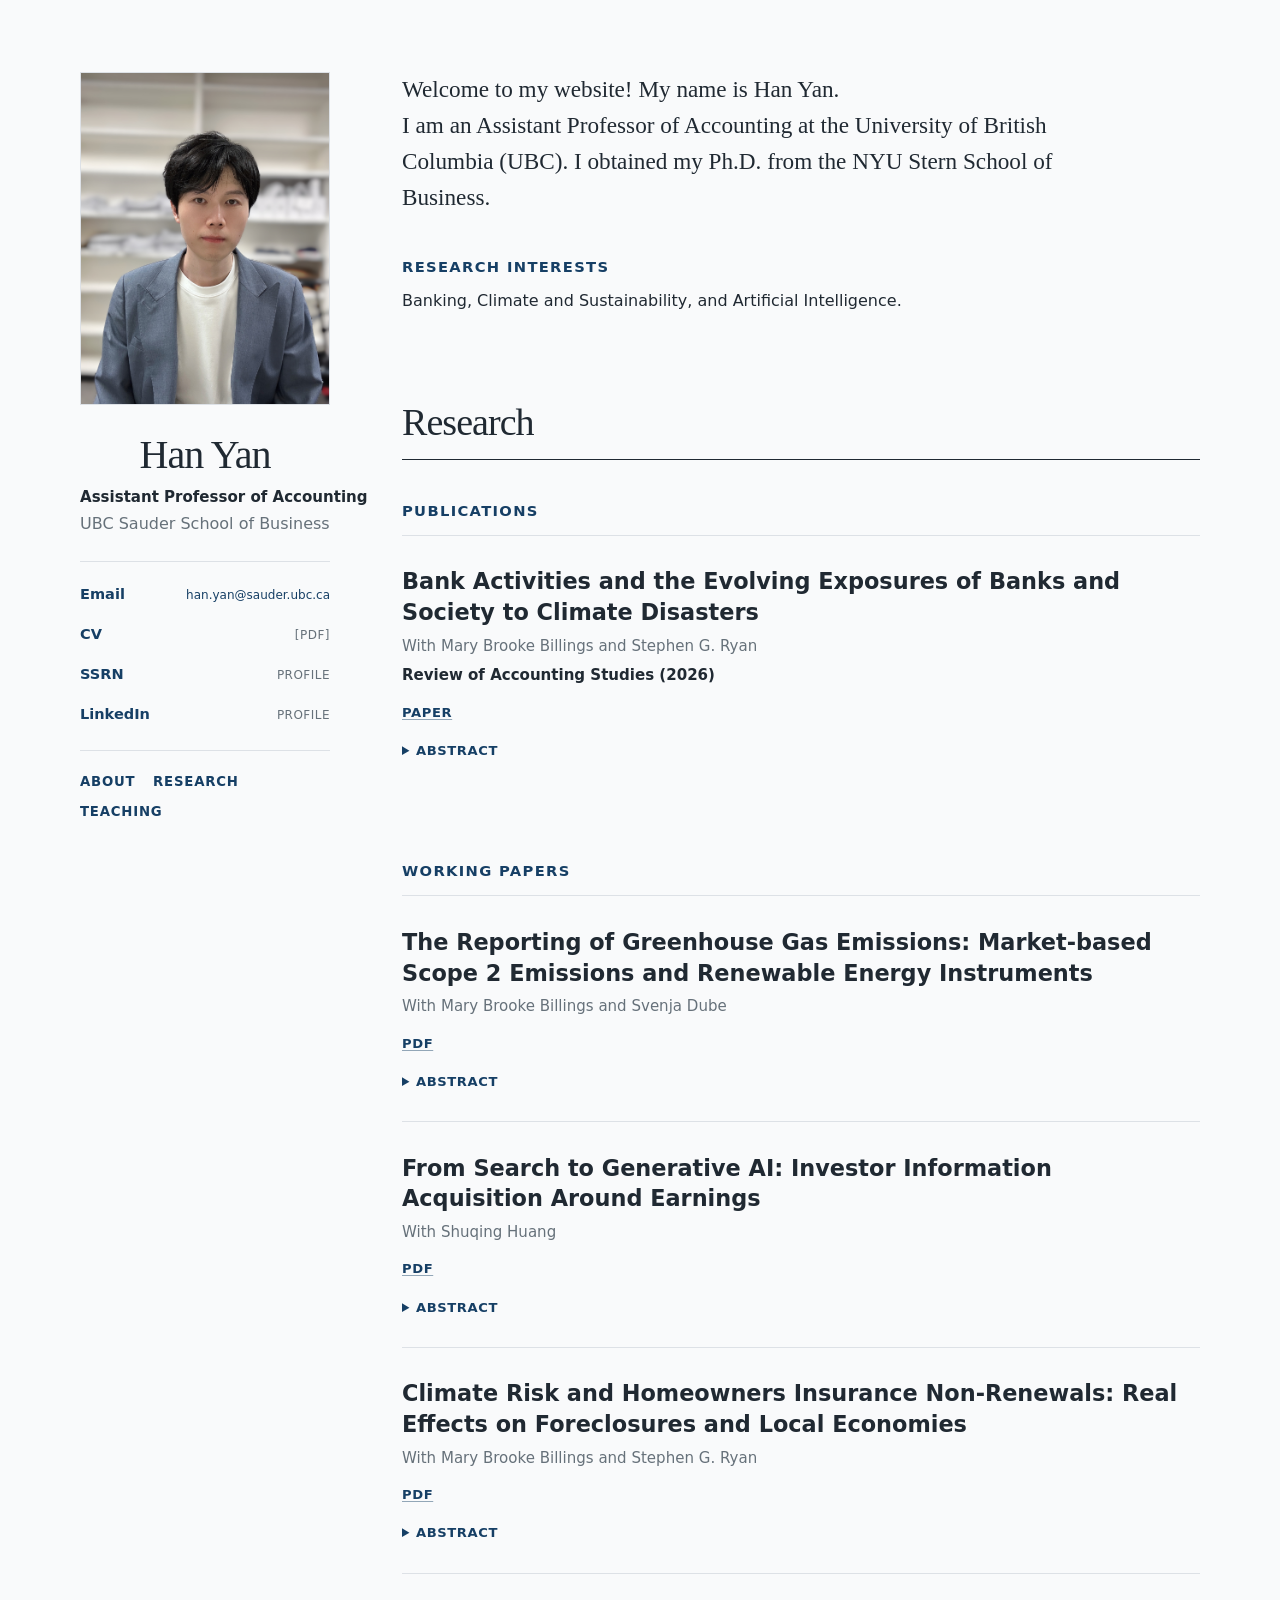
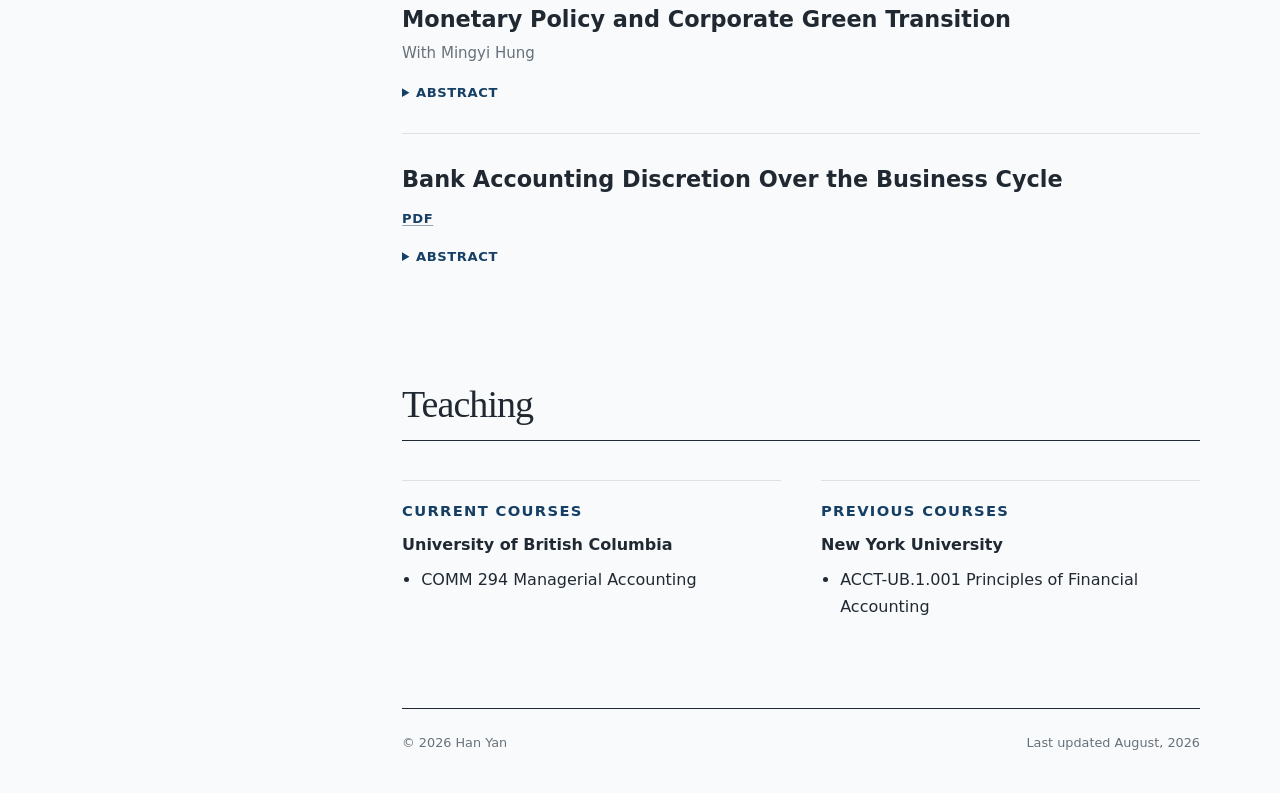
==== commit fe947a4d: "Add Person structured data and spell out UBC in intro for better name+affiliation search matching" ====
--- a/index.html
+++ b/index.html
@@ -8,6 +8,32 @@
     <!-- EASY MAINTENANCE: Change fonts, colors, widths, and spacing in site-settings.css. -->
     <link rel="stylesheet" href="site-settings.css?v=20260725-8">
     <link rel="stylesheet" href="style.css?v=20260725-8">
+    <!-- SEO: Structured data helps Google associate this page with the name "Han Yan" and UBC. Keep in sync with the profile links below if they change. -->
+    <script type="application/ld+json">
+    {
+      "@context": "https://schema.org",
+      "@type": "Person",
+      "name": "Han Yan",
+      "url": "https://hanyan01.github.io",
+      "image": "https://hanyan01.github.io/assets/profile.jpg",
+      "jobTitle": "Assistant Professor of Accounting",
+      "affiliation": {
+        "@type": "CollegeOrUniversity",
+        "name": "UBC Sauder School of Business",
+        "alternateName": "UBC",
+        "url": "https://www.sauder.ubc.ca"
+      },
+      "alumniOf": {
+        "@type": "CollegeOrUniversity",
+        "name": "NYU Stern School of Business"
+      },
+      "email": "mailto:han.yan@sauder.ubc.ca",
+      "sameAs": [
+        "https://papers.ssrn.com/sol3/cf_dev/AbsByAuth.cfm?per_id=5510582",
+        "https://www.linkedin.com/in/yan-han-266a1a36/"
+      ]
+    }
+    </script>
   </head>
   <body>
     <a class="skip-link" href="#main-content">Skip to main content</a>
@@ -78,7 +104,7 @@
           <p class="lead">
             Welcome to my website! My name is Han Yan.<br>
             I am an Assistant Professor of Accounting at the University of British
-            Columbia. I obtained my Ph.D. from the NYU Stern School of Business.
+            Columbia (UBC). I obtained my Ph.D. from the NYU Stern School of Business.
           </p>
 
           <div class="interest-block">
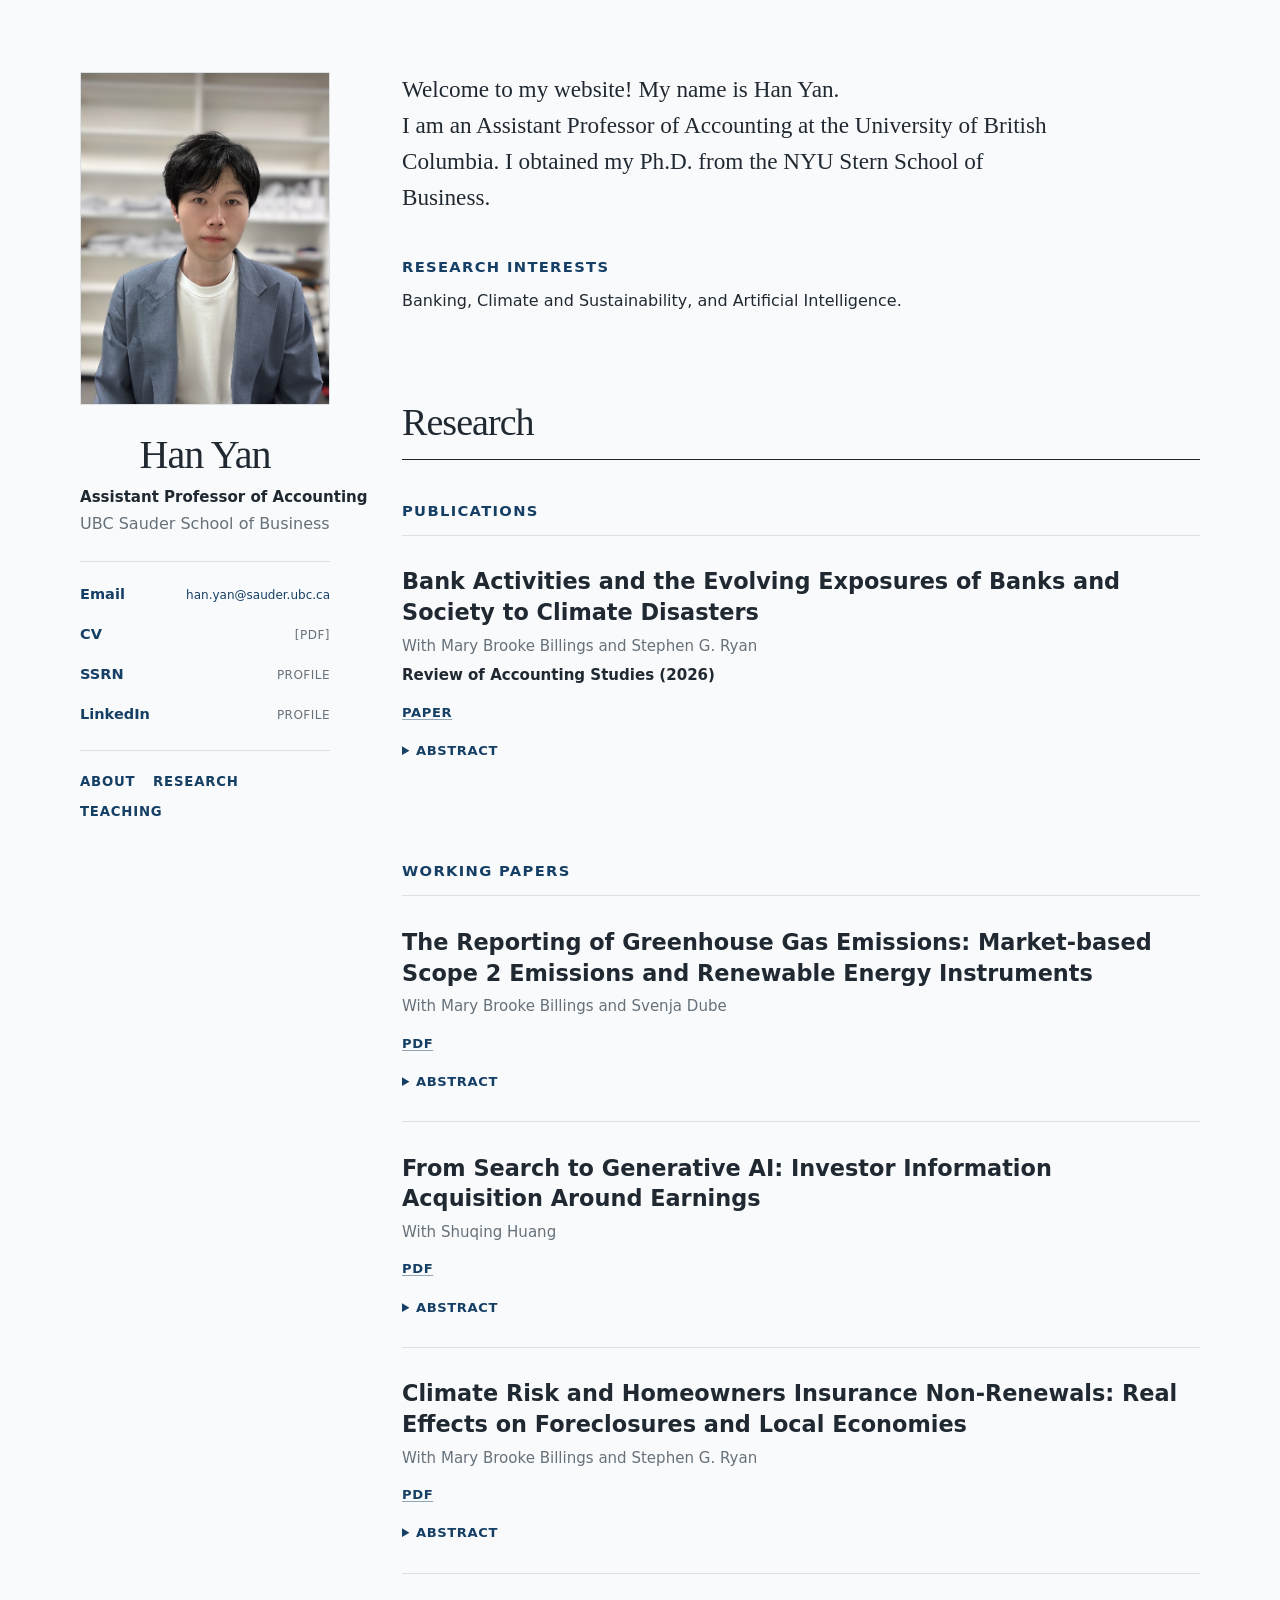
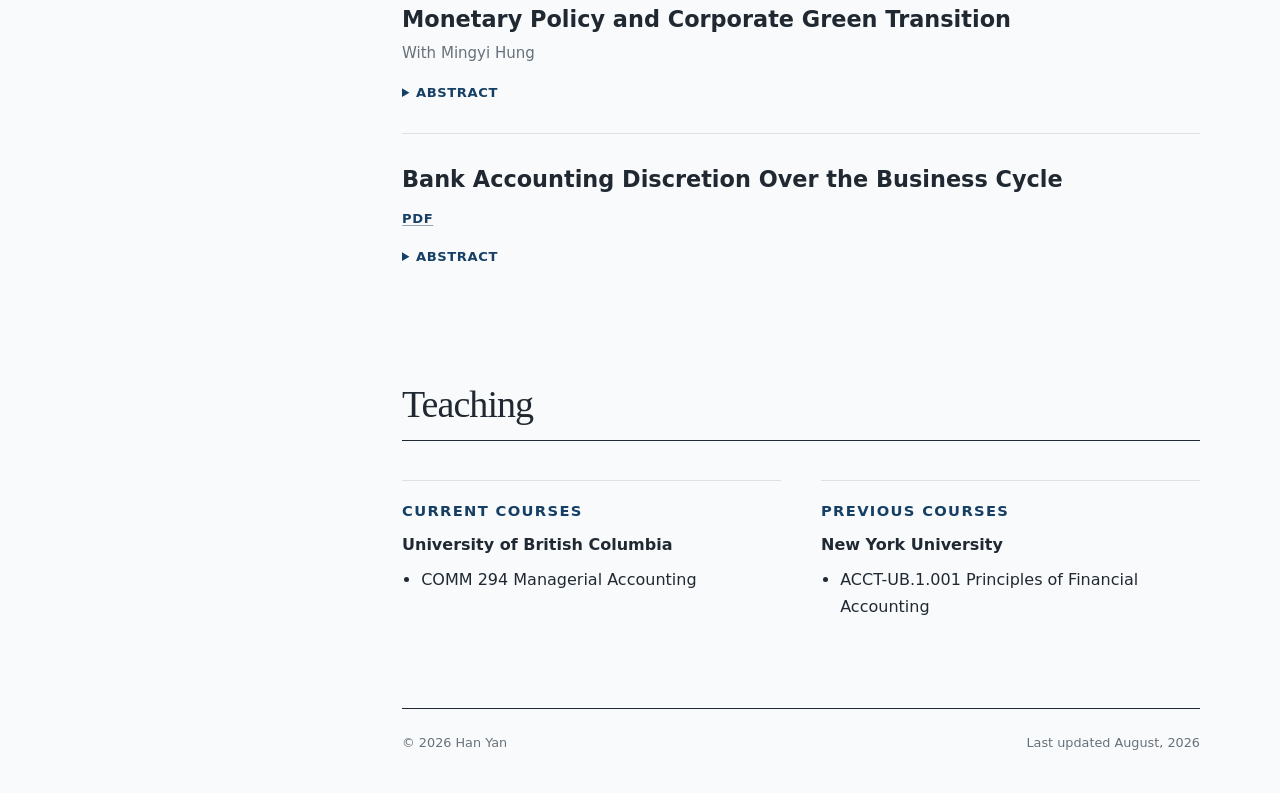
==== commit 1efc9af5: "Revert visible (UBC) addition in intro text" ====
--- a/index.html
+++ b/index.html
@@ -104,7 +104,7 @@
           <p class="lead">
             Welcome to my website! My name is Han Yan.<br>
             I am an Assistant Professor of Accounting at the University of British
-            Columbia (UBC). I obtained my Ph.D. from the NYU Stern School of Business.
+            Columbia. I obtained my Ph.D. from the NYU Stern School of Business.
           </p>
 
           <div class="interest-block">
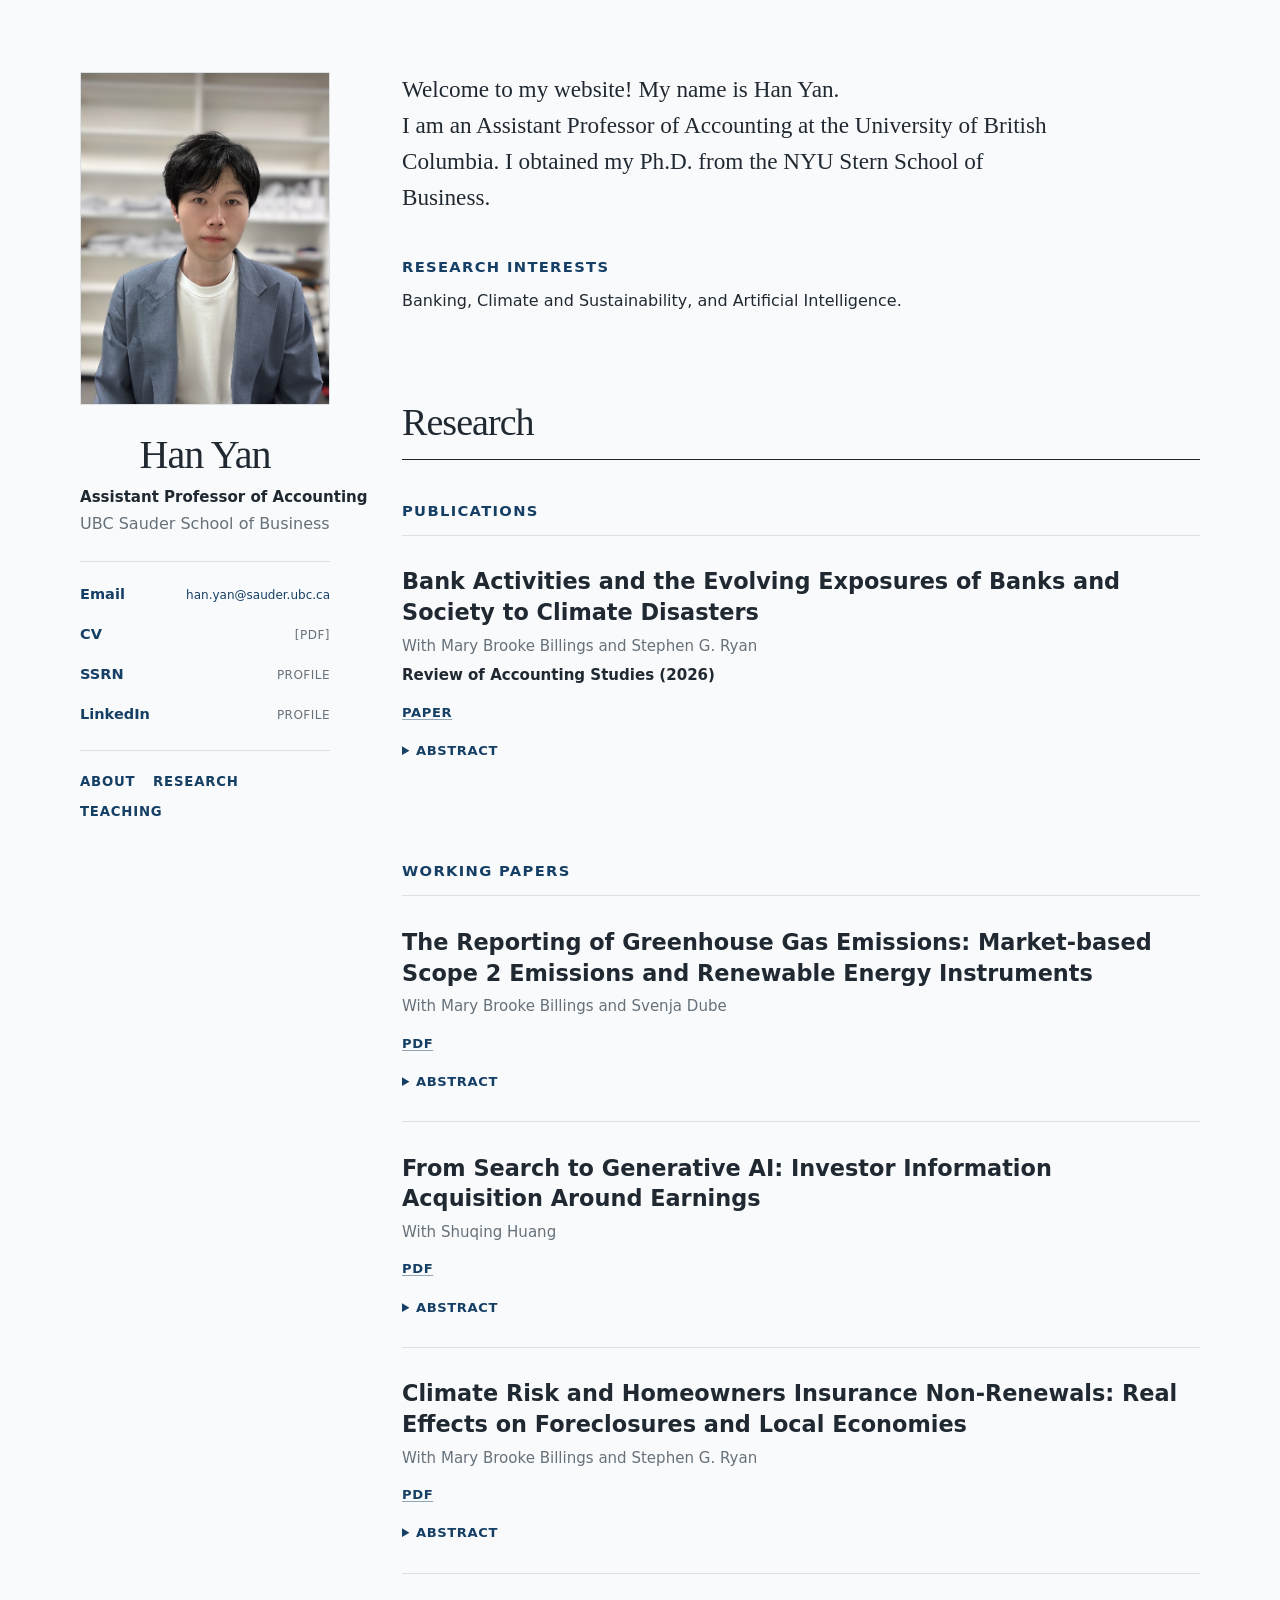
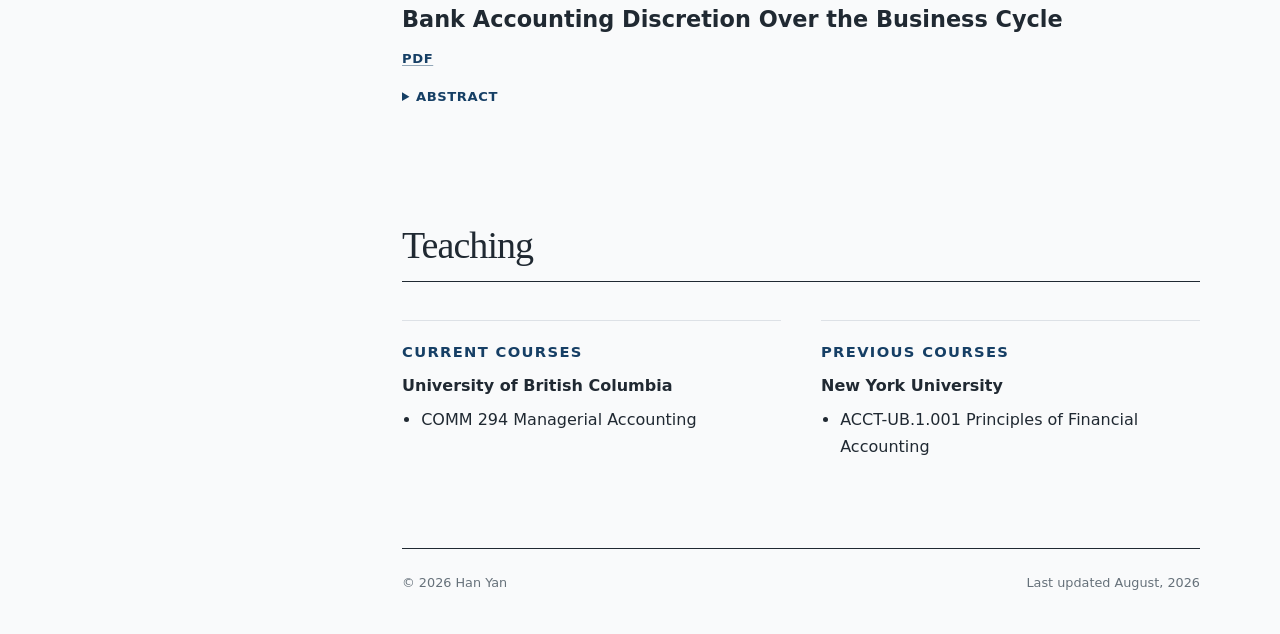
==== commit 30af9556: "Remove Monetary Policy and Corporate Green Transition from working papers Co-Authored-By: Claude Opu" ====
--- a/index.html
+++ b/index.html
@@ -63,7 +63,7 @@
             </a>
             <a
               class="profile-link"
-              href="assets/Han_Yan_CV_Editable.pdf"
+              href="assets/Han_Yan_CV_Editable.pdf?v=20260809-2"
               target="_blank"
               rel="noopener noreferrer"
             >
@@ -232,16 +232,6 @@
                   <summary>Abstract</summary>
                   <p>
                     Research shows that increased homeowners insurance premiums strain household finances and that home foreclosures depress local economic activity. Motivated by the growing uninsurability of homes in climate-risky areas, we examine effects of insurer-initiated nonrenewals of homeowners insurance policies using county-year non-renewals during 2018-2023 from the U.S. Senate Budget Committee. We expect that non-renewals have more economically and socially adverse effects than premium increases because non-renewals suggest insurers cannot adequately evaluate, manage, or price risks, and because mortgage contracts require hazard insurance on the mortgaged property. We first show that non-renewals are positively associated with three-year average climate-disaster damages in that county and in other counties in the state, with these associations concentrated in states that are served by financially weaker insurers, that require pre-approval of insurance rates, and that experience more uncertain climate-disaster losses. We then estimate the effects of non-renewals on foreclosures and local economic variables using a shift-share-style instrument for non-renewals and find that instrumented non-renewals are significantly positively associated with foreclosure rates, with this association concentrated in states with fewer insurers, no insurer of last resort, and non-judicial foreclosure. We further find that these effects of non-renewals are concentrated in counties with more socially vulnerable populations. Lastly, we find that instrumented non-renewals are associated with reduced housing values (especially for low-value properties), retail sales, and homeownership rates, with most of these effects being larger in high-foreclosure counties. Our findings suggest that preserving housing insurability given accelerating climate change is a central challenge for policymakers.
-                  </p>
-                </details>
-              </article>
-              <article class="paper">
-                <h4 class="paper-title">Monetary Policy and Corporate Green Transition</h4>
-                <p class="paper-authors">With Mingyi Hung</p>
-                <details>
-                  <summary>Abstract</summary>
-                  <p>
-                    This study investigates the impact of monetary policy on firms&rsquo; green transition, as reflected in their carbon emissions and the elasticity of emissions to sales. We find that firms&rsquo; carbon emissions increase following monetary policy tightening, suggesting that the reduction in green investment outweighs the decline in production. Moreover, consistent with the view that green investments are more interest rate-sensitive than brown investments, we also find that the elasticity of emissions to sales rises after monetary tightening. Corroborating these results, we show that firms reduce decarbonization projects, especially those with longer payback periods, resulting in a lower ratio of decarbonization investment to total investment. Cross-sectional analysis reveals that management control and stakeholder pressure, rather than financial constraints, largely explain the variations in the transmission of monetary policy. Overall, we contribute to the literature by documenting the disaggregate effect of monetary policy on corporate emissions and highlighting the heterogeneous responses across firms.
                   </p>
                 </details>
               </article>
